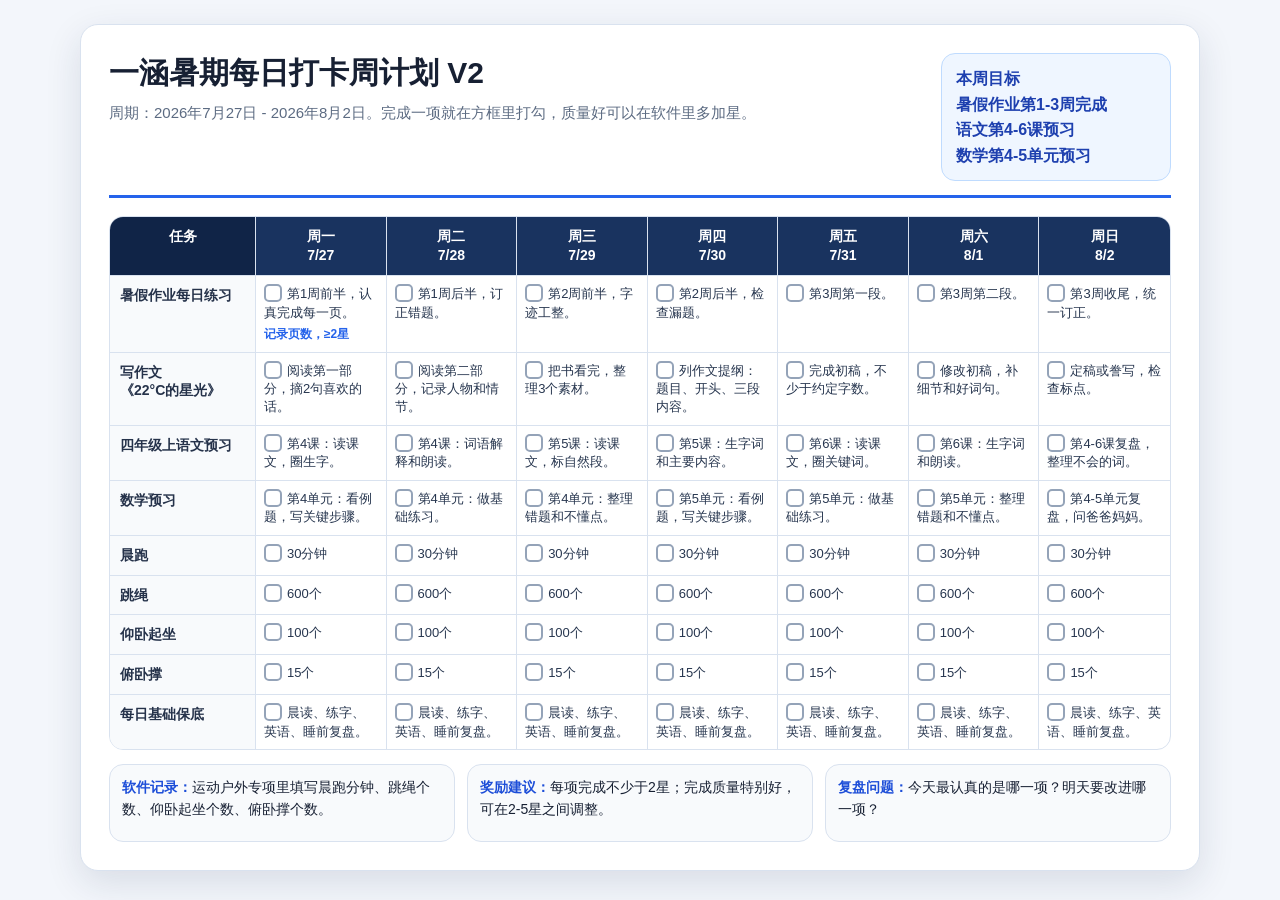
==== 暑假打卡/一涵暑期每日打卡周计划V2.html @ f1e1a2f9 "Update Yihan weekly checkins v2" ====
<!doctype html>
<html lang="zh-CN">
<head>
  <meta charset="utf-8" />
  <meta name="viewport" content="width=device-width, initial-scale=1" />
  <title>一涵暑期每日打卡周计划 V2</title>
  <style>
    * { box-sizing: border-box; }
    body {
      margin: 0;
      background: #f3f6fb;
      color: #172033;
      font-family: -apple-system, BlinkMacSystemFont, "Segoe UI", "PingFang SC", "Microsoft YaHei", sans-serif;
    }
    .page {
      width: 1120px;
      min-height: 760px;
      margin: 24px auto;
      padding: 28px;
      background: #fff;
      border: 1px solid #d9e2ef;
      border-radius: 18px;
      box-shadow: 0 12px 36px rgba(25, 40, 72, 0.12);
    }
    header {
      display: flex;
      justify-content: space-between;
      gap: 18px;
      align-items: flex-start;
      margin-bottom: 18px;
      border-bottom: 3px solid #2563eb;
      padding-bottom: 14px;
    }
    h1 {
      margin: 0 0 8px;
      font-size: 30px;
      letter-spacing: 0;
    }
    .sub {
      color: #5c6b82;
      font-size: 15px;
      line-height: 1.5;
    }
    .badge {
      min-width: 230px;
      padding: 12px 14px;
      border-radius: 14px;
      background: #eff6ff;
      border: 1px solid #bfdbfe;
      color: #1e40af;
      font-weight: 800;
      line-height: 1.6;
    }
    table {
      width: 100%;
      border-collapse: separate;
      border-spacing: 0;
      overflow: hidden;
      border: 1px solid #d9e2ef;
      border-radius: 14px;
      table-layout: fixed;
      background: #fff;
    }
    th, td {
      border-right: 1px solid #d9e2ef;
      border-bottom: 1px solid #d9e2ef;
      vertical-align: top;
    }
    th:last-child, td:last-child { border-right: 0; }
    tr:last-child td { border-bottom: 0; }
    th {
      padding: 10px 8px;
      background: #19335f;
      color: #fff;
      font-size: 14px;
      line-height: 1.35;
    }
    th.task-head {
      width: 146px;
      background: #102447;
    }
    td.task {
      padding: 10px;
      background: #f8fafc;
      font-weight: 900;
      color: #25324a;
      font-size: 14px;
      line-height: 1.35;
    }
    td.plan {
      min-height: 64px;
      padding: 8px;
      font-size: 13px;
      line-height: 1.42;
      color: #27364f;
    }
    .check {
      display: inline-block;
      width: 18px;
      height: 18px;
      margin-right: 5px;
      border: 2px solid #94a3b8;
      border-radius: 5px;
      vertical-align: -4px;
      background: #fff;
    }
    .star {
      display: inline-block;
      margin-top: 4px;
      color: #2563eb;
      font-weight: 800;
      font-size: 12px;
    }
    .note-grid {
      display: grid;
      grid-template-columns: 1fr 1fr 1fr;
      gap: 12px;
      margin-top: 14px;
    }
    .note {
      min-height: 78px;
      padding: 12px;
      border-radius: 14px;
      border: 1px solid #d9e2ef;
      background: #f8fafc;
      font-size: 14px;
      line-height: 1.55;
    }
    .note strong { color: #1d4ed8; }
    @media print {
      body { background: #fff; }
      .page {
        width: auto;
        min-height: auto;
        margin: 0;
        padding: 10mm;
        border: 0;
        border-radius: 0;
        box-shadow: none;
      }
      th, td.task, td.plan { font-size: 11px; }
      h1 { font-size: 22px; }
      .note-grid { break-inside: avoid; }
    }
  </style>
</head>
<body>
  <main class="page">
    <header>
      <div>
        <h1>一涵暑期每日打卡周计划 V2</h1>
        <div class="sub">周期：2026年7月27日 - 2026年8月2日。完成一项就在方框里打勾，质量好可以在软件里多加星。</div>
      </div>
      <div class="badge">
        本周目标<br />
        暑假作业第1-3周完成<br />
        语文第4-6课预习<br />
        数学第4-5单元预习
      </div>
    </header>

    <table>
      <thead>
        <tr>
          <th class="task-head">任务</th>
          <th>周一<br />7/27</th>
          <th>周二<br />7/28</th>
          <th>周三<br />7/29</th>
          <th>周四<br />7/30</th>
          <th>周五<br />7/31</th>
          <th>周六<br />8/1</th>
          <th>周日<br />8/2</th>
        </tr>
      </thead>
      <tbody>
        <tr>
          <td class="task">暑假作业每日练习</td>
          <td class="plan"><span class="check"></span>第1周前半，认真完成每一页。<br /><span class="star">记录页数，≥2星</span></td>
          <td class="plan"><span class="check"></span>第1周后半，订正错题。</td>
          <td class="plan"><span class="check"></span>第2周前半，字迹工整。</td>
          <td class="plan"><span class="check"></span>第2周后半，检查漏题。</td>
          <td class="plan"><span class="check"></span>第3周第一段。</td>
          <td class="plan"><span class="check"></span>第3周第二段。</td>
          <td class="plan"><span class="check"></span>第3周收尾，统一订正。</td>
        </tr>
        <tr>
          <td class="task">写作文<br />《22°C的星光》</td>
          <td class="plan"><span class="check"></span>阅读第一部分，摘2句喜欢的话。</td>
          <td class="plan"><span class="check"></span>阅读第二部分，记录人物和情节。</td>
          <td class="plan"><span class="check"></span>把书看完，整理3个素材。</td>
          <td class="plan"><span class="check"></span>列作文提纲：题目、开头、三段内容。</td>
          <td class="plan"><span class="check"></span>完成初稿，不少于约定字数。</td>
          <td class="plan"><span class="check"></span>修改初稿，补细节和好词句。</td>
          <td class="plan"><span class="check"></span>定稿或誊写，检查标点。</td>
        </tr>
        <tr>
          <td class="task">四年级上语文预习</td>
          <td class="plan"><span class="check"></span>第4课：读课文，圈生字。</td>
          <td class="plan"><span class="check"></span>第4课：词语解释和朗读。</td>
          <td class="plan"><span class="check"></span>第5课：读课文，标自然段。</td>
          <td class="plan"><span class="check"></span>第5课：生字词和主要内容。</td>
          <td class="plan"><span class="check"></span>第6课：读课文，圈关键词。</td>
          <td class="plan"><span class="check"></span>第6课：生字词和朗读。</td>
          <td class="plan"><span class="check"></span>第4-6课复盘，整理不会的词。</td>
        </tr>
        <tr>
          <td class="task">数学预习</td>
          <td class="plan"><span class="check"></span>第4单元：看例题，写关键步骤。</td>
          <td class="plan"><span class="check"></span>第4单元：做基础练习。</td>
          <td class="plan"><span class="check"></span>第4单元：整理错题和不懂点。</td>
          <td class="plan"><span class="check"></span>第5单元：看例题，写关键步骤。</td>
          <td class="plan"><span class="check"></span>第5单元：做基础练习。</td>
          <td class="plan"><span class="check"></span>第5单元：整理错题和不懂点。</td>
          <td class="plan"><span class="check"></span>第4-5单元复盘，问爸爸妈妈。</td>
        </tr>
        <tr>
          <td class="task">晨跑</td>
          <td class="plan"><span class="check"></span>30分钟</td>
          <td class="plan"><span class="check"></span>30分钟</td>
          <td class="plan"><span class="check"></span>30分钟</td>
          <td class="plan"><span class="check"></span>30分钟</td>
          <td class="plan"><span class="check"></span>30分钟</td>
          <td class="plan"><span class="check"></span>30分钟</td>
          <td class="plan"><span class="check"></span>30分钟</td>
        </tr>
        <tr>
          <td class="task">跳绳</td>
          <td class="plan"><span class="check"></span>600个</td>
          <td class="plan"><span class="check"></span>600个</td>
          <td class="plan"><span class="check"></span>600个</td>
          <td class="plan"><span class="check"></span>600个</td>
          <td class="plan"><span class="check"></span>600个</td>
          <td class="plan"><span class="check"></span>600个</td>
          <td class="plan"><span class="check"></span>600个</td>
        </tr>
        <tr>
          <td class="task">仰卧起坐</td>
          <td class="plan"><span class="check"></span>100个</td>
          <td class="plan"><span class="check"></span>100个</td>
          <td class="plan"><span class="check"></span>100个</td>
          <td class="plan"><span class="check"></span>100个</td>
          <td class="plan"><span class="check"></span>100个</td>
          <td class="plan"><span class="check"></span>100个</td>
          <td class="plan"><span class="check"></span>100个</td>
        </tr>
        <tr>
          <td class="task">俯卧撑</td>
          <td class="plan"><span class="check"></span>15个</td>
          <td class="plan"><span class="check"></span>15个</td>
          <td class="plan"><span class="check"></span>15个</td>
          <td class="plan"><span class="check"></span>15个</td>
          <td class="plan"><span class="check"></span>15个</td>
          <td class="plan"><span class="check"></span>15个</td>
          <td class="plan"><span class="check"></span>15个</td>
        </tr>
        <tr>
          <td class="task">每日基础保底</td>
          <td class="plan"><span class="check"></span>晨读、练字、英语、睡前复盘。</td>
          <td class="plan"><span class="check"></span>晨读、练字、英语、睡前复盘。</td>
          <td class="plan"><span class="check"></span>晨读、练字、英语、睡前复盘。</td>
          <td class="plan"><span class="check"></span>晨读、练字、英语、睡前复盘。</td>
          <td class="plan"><span class="check"></span>晨读、练字、英语、睡前复盘。</td>
          <td class="plan"><span class="check"></span>晨读、练字、英语、睡前复盘。</td>
          <td class="plan"><span class="check"></span>晨读、练字、英语、睡前复盘。</td>
        </tr>
      </tbody>
    </table>

    <section class="note-grid">
      <div class="note"><strong>软件记录：</strong>运动户外专项里填写晨跑分钟、跳绳个数、仰卧起坐个数、俯卧撑个数。</div>
      <div class="note"><strong>奖励建议：</strong>每项完成不少于2星；完成质量特别好，可在2-5星之间调整。</div>
      <div class="note"><strong>复盘问题：</strong>今天最认真的是哪一项？明天要改进哪一项？</div>
    </section>
  </main>
</body>
</html>
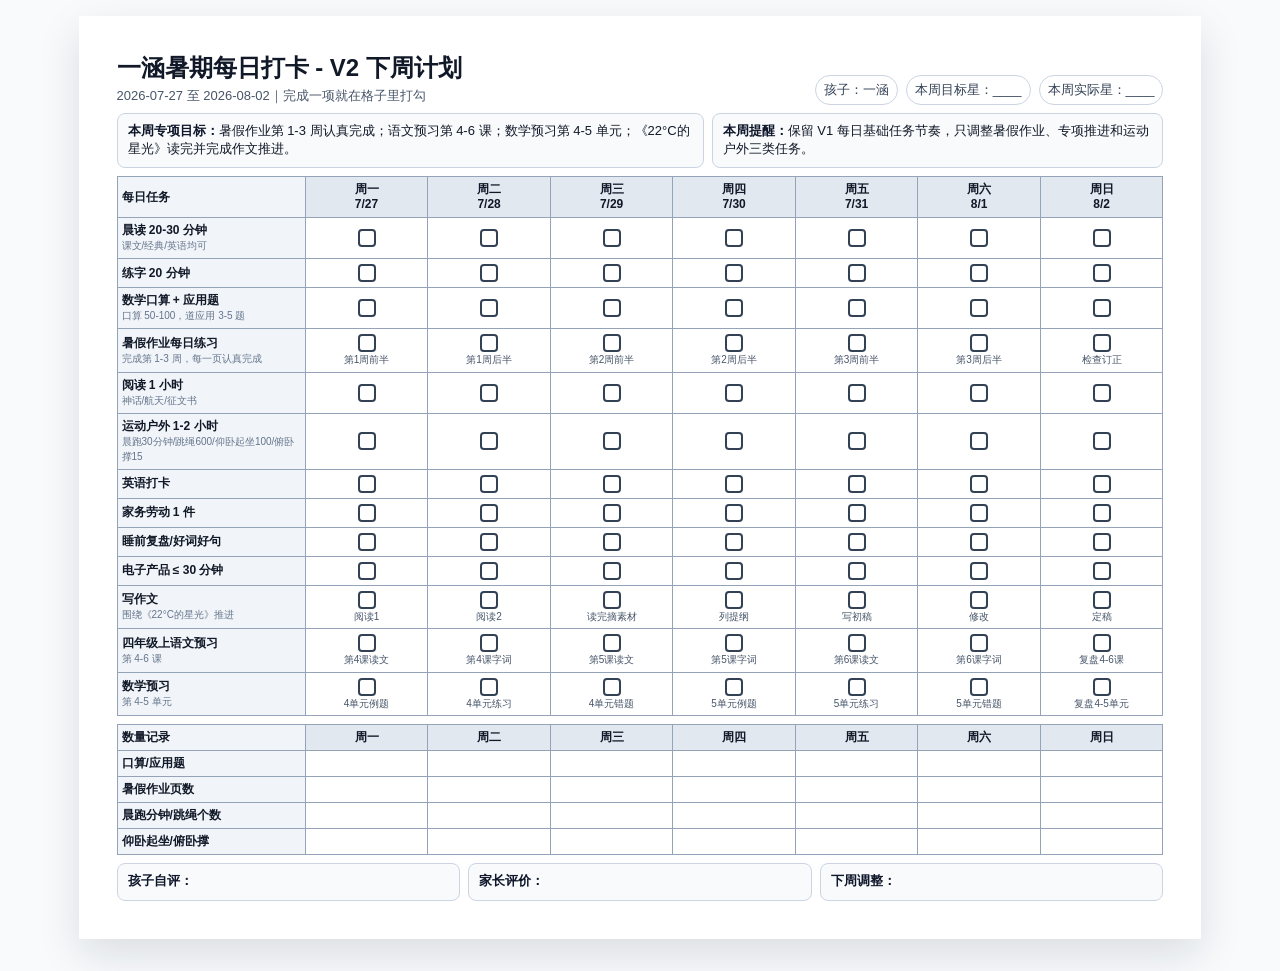
==== commit be105003: "Fix Yihan weekly plan v2 layout" ====
--- a/暑假打卡/一涵暑期每日打卡周计划V2.html
+++ b/暑假打卡/一涵暑期每日打卡周计划V2.html
@@ -1,276 +1,262 @@
 <!doctype html>
 <html lang="zh-CN">
-<head>
-  <meta charset="utf-8" />
-  <meta name="viewport" content="width=device-width, initial-scale=1" />
-  <title>一涵暑期每日打卡周计划 V2</title>
-  <style>
-    * { box-sizing: border-box; }
-    body {
-      margin: 0;
-      background: #f3f6fb;
-      color: #172033;
-      font-family: -apple-system, BlinkMacSystemFont, "Segoe UI", "PingFang SC", "Microsoft YaHei", sans-serif;
-    }
-    .page {
-      width: 1120px;
-      min-height: 760px;
-      margin: 24px auto;
-      padding: 28px;
-      background: #fff;
-      border: 1px solid #d9e2ef;
-      border-radius: 18px;
-      box-shadow: 0 12px 36px rgba(25, 40, 72, 0.12);
-    }
-    header {
-      display: flex;
-      justify-content: space-between;
-      gap: 18px;
-      align-items: flex-start;
-      margin-bottom: 18px;
-      border-bottom: 3px solid #2563eb;
-      padding-bottom: 14px;
-    }
-    h1 {
-      margin: 0 0 8px;
-      font-size: 30px;
-      letter-spacing: 0;
-    }
-    .sub {
-      color: #5c6b82;
-      font-size: 15px;
-      line-height: 1.5;
-    }
-    .badge {
-      min-width: 230px;
-      padding: 12px 14px;
-      border-radius: 14px;
-      background: #eff6ff;
-      border: 1px solid #bfdbfe;
-      color: #1e40af;
-      font-weight: 800;
-      line-height: 1.6;
-    }
-    table {
-      width: 100%;
-      border-collapse: separate;
-      border-spacing: 0;
-      overflow: hidden;
-      border: 1px solid #d9e2ef;
-      border-radius: 14px;
-      table-layout: fixed;
-      background: #fff;
-    }
-    th, td {
-      border-right: 1px solid #d9e2ef;
-      border-bottom: 1px solid #d9e2ef;
-      vertical-align: top;
-    }
-    th:last-child, td:last-child { border-right: 0; }
-    tr:last-child td { border-bottom: 0; }
-    th {
-      padding: 10px 8px;
-      background: #19335f;
-      color: #fff;
-      font-size: 14px;
-      line-height: 1.35;
-    }
-    th.task-head {
-      width: 146px;
-      background: #102447;
-    }
-    td.task {
-      padding: 10px;
-      background: #f8fafc;
-      font-weight: 900;
-      color: #25324a;
-      font-size: 14px;
-      line-height: 1.35;
-    }
-    td.plan {
-      min-height: 64px;
-      padding: 8px;
-      font-size: 13px;
-      line-height: 1.42;
-      color: #27364f;
-    }
-    .check {
-      display: inline-block;
-      width: 18px;
-      height: 18px;
-      margin-right: 5px;
-      border: 2px solid #94a3b8;
-      border-radius: 5px;
-      vertical-align: -4px;
-      background: #fff;
-    }
-    .star {
-      display: inline-block;
-      margin-top: 4px;
-      color: #2563eb;
-      font-weight: 800;
-      font-size: 12px;
-    }
-    .note-grid {
-      display: grid;
-      grid-template-columns: 1fr 1fr 1fr;
-      gap: 12px;
-      margin-top: 14px;
-    }
-    .note {
-      min-height: 78px;
-      padding: 12px;
-      border-radius: 14px;
-      border: 1px solid #d9e2ef;
-      background: #f8fafc;
-      font-size: 14px;
-      line-height: 1.55;
-    }
-    .note strong { color: #1d4ed8; }
-    @media print {
-      body { background: #fff; }
-      .page {
-        width: auto;
-        min-height: auto;
+  <head>
+    <meta charset="utf-8" />
+    <title>一涵暑期每日打卡周计划 V2</title>
+    <style>
+      @page {
+        size: A4 landscape;
+        margin: 10mm;
+      }
+
+      * {
+        box-sizing: border-box;
+      }
+
+      body {
         margin: 0;
+        color: #111827;
+        font-family: -apple-system, BlinkMacSystemFont, "Segoe UI", sans-serif;
+        background: #f8fafc;
+      }
+
+      .week {
+        min-height: 185mm;
         padding: 10mm;
-        border: 0;
-        border-radius: 0;
-        box-shadow: none;
-      }
-      th, td.task, td.plan { font-size: 11px; }
-      h1 { font-size: 22px; }
-      .note-grid { break-inside: avoid; }
-    }
-  </style>
-</head>
-<body>
-  <main class="page">
-    <header>
-      <div>
-        <h1>一涵暑期每日打卡周计划 V2</h1>
-        <div class="sub">周期：2026年7月27日 - 2026年8月2日。完成一项就在方框里打勾，质量好可以在软件里多加星。</div>
+        background: #ffffff;
+        page-break-after: always;
+      }
+
+      header {
+        display: flex;
+        align-items: end;
+        justify-content: space-between;
+        gap: 16px;
+        margin-bottom: 8px;
+      }
+
+      h1 {
+        margin: 0;
+        font-size: 24px;
+        line-height: 1.2;
+      }
+
+      .subtitle {
+        margin-top: 4px;
+        color: #475569;
+        font-size: 13px;
+      }
+
+      .meta {
+        display: grid;
+        grid-template-columns: repeat(3, auto);
+        gap: 8px;
+        color: #334155;
+        font-size: 13px;
+        white-space: nowrap;
+      }
+
+      .pill {
+        padding: 5px 8px;
+        border: 1px solid #cbd5e1;
+        border-radius: 999px;
+      }
+
+      .focus {
+        display: grid;
+        grid-template-columns: 1.3fr 1fr;
+        gap: 8px;
+        margin-bottom: 8px;
+      }
+
+      .box {
+        min-height: 36px;
+        padding: 8px 10px;
+        border: 1px solid #cbd5e1;
+        border-radius: 8px;
+        background: #f8fafc;
+        font-size: 13px;
+        line-height: 1.45;
+      }
+
+      .box strong {
+        color: #0f172a;
+      }
+
+      table {
+        width: 100%;
+        border-collapse: collapse;
+        table-layout: fixed;
+        background: #ffffff;
+      }
+
+      th,
+      td {
+        border: 1px solid #94a3b8;
+        padding: 5px 4px;
+        text-align: center;
+        vertical-align: middle;
+        font-size: 12px;
+        line-height: 1.25;
+      }
+
+      th {
+        background: #e2e8f0;
+        font-weight: 800;
+      }
+
+      .task {
+        width: 18%;
+        text-align: left;
+        font-weight: 800;
+        background: #f1f5f9;
+      }
+
+      .check {
+        display: inline-block;
+        width: 18px;
+        height: 18px;
+        border: 2px solid #334155;
+        border-radius: 4px;
+        vertical-align: middle;
+      }
+
+      .small {
+        color: #64748b;
+        font-size: 10px;
+        font-weight: 500;
+      }
+
+      .day-note {
+        display: block;
+        margin-top: 2px;
+        color: #475569;
+        font-size: 10px;
+        font-weight: 500;
+      }
+
+      .metrics {
+        margin-top: 8px;
+      }
+
+      .metrics td {
+        height: 25px;
+      }
+
+      .footer {
+        display: grid;
+        grid-template-columns: 1fr 1fr 1fr;
+        gap: 8px;
+        margin-top: 8px;
+      }
+
+      .sign {
+        min-height: 38px;
+      }
+
+      @media screen {
+        body {
+          padding: 16px;
+        }
+
+        .week {
+          width: 297mm;
+          margin: 0 auto 16px;
+          box-shadow: 0 16px 40px rgba(15, 23, 42, 0.12);
+        }
+      }
+    </style>
+  </head>
+  <body>
+    <section class="week">
+      <header>
+        <div>
+          <h1>一涵暑期每日打卡 - V2 下周计划</h1>
+          <div class="subtitle">2026-07-27 至 2026-08-02｜完成一项就在格子里打勾</div>
+        </div>
+        <div class="meta">
+          <span class="pill">孩子：一涵</span>
+          <span class="pill">本周目标星：____</span>
+          <span class="pill">本周实际星：____</span>
+        </div>
+      </header>
+      <div class="focus">
+        <div class="box"><strong>本周专项目标：</strong>暑假作业第 1-3 周认真完成；语文预习第 4-6 课；数学预习第 4-5 单元；《22°C的星光》读完并完成作文推进。</div>
+        <div class="box"><strong>本周提醒：</strong>保留 V1 每日基础任务节奏，只调整暑假作业、专项推进和运动户外三类任务。</div>
       </div>
-      <div class="badge">
-        本周目标<br />
-        暑假作业第1-3周完成<br />
-        语文第4-6课预习<br />
-        数学第4-5单元预习
+      <table>
+        <thead>
+          <tr><th class="task">每日任务</th><th>周一<br />7/27</th><th>周二<br />7/28</th><th>周三<br />7/29</th><th>周四<br />7/30</th><th>周五<br />7/31</th><th>周六<br />8/1</th><th>周日<br />8/2</th></tr>
+        </thead>
+        <tbody>
+          <tr><td class="task">晨读 20-30 分钟<br /><span class="small">课文/经典/英语均可</span></td><td><span class="check"></span></td><td><span class="check"></span></td><td><span class="check"></span></td><td><span class="check"></span></td><td><span class="check"></span></td><td><span class="check"></span></td><td><span class="check"></span></td></tr>
+          <tr><td class="task">练字 20 分钟</td><td><span class="check"></span></td><td><span class="check"></span></td><td><span class="check"></span></td><td><span class="check"></span></td><td><span class="check"></span></td><td><span class="check"></span></td><td><span class="check"></span></td></tr>
+          <tr><td class="task">数学口算 + 应用题<br /><span class="small">口算 50-100，道应用 3-5 题</span></td><td><span class="check"></span></td><td><span class="check"></span></td><td><span class="check"></span></td><td><span class="check"></span></td><td><span class="check"></span></td><td><span class="check"></span></td><td><span class="check"></span></td></tr>
+          <tr>
+            <td class="task">暑假作业每日练习<br /><span class="small">完成第 1-3 周，每一页认真完成</span></td>
+            <td><span class="check"></span><span class="day-note">第1周前半</span></td>
+            <td><span class="check"></span><span class="day-note">第1周后半</span></td>
+            <td><span class="check"></span><span class="day-note">第2周前半</span></td>
+            <td><span class="check"></span><span class="day-note">第2周后半</span></td>
+            <td><span class="check"></span><span class="day-note">第3周前半</span></td>
+            <td><span class="check"></span><span class="day-note">第3周后半</span></td>
+            <td><span class="check"></span><span class="day-note">检查订正</span></td>
+          </tr>
+          <tr><td class="task">阅读 1 小时<br /><span class="small">神话/航天/征文书</span></td><td><span class="check"></span></td><td><span class="check"></span></td><td><span class="check"></span></td><td><span class="check"></span></td><td><span class="check"></span></td><td><span class="check"></span></td><td><span class="check"></span></td></tr>
+          <tr>
+            <td class="task">运动户外 1-2 小时<br /><span class="small">晨跑30分钟/跳绳600/仰卧起坐100/俯卧撑15</span></td>
+            <td><span class="check"></span></td><td><span class="check"></span></td><td><span class="check"></span></td><td><span class="check"></span></td><td><span class="check"></span></td><td><span class="check"></span></td><td><span class="check"></span></td>
+          </tr>
+          <tr><td class="task">英语打卡</td><td><span class="check"></span></td><td><span class="check"></span></td><td><span class="check"></span></td><td><span class="check"></span></td><td><span class="check"></span></td><td><span class="check"></span></td><td><span class="check"></span></td></tr>
+          <tr><td class="task">家务劳动 1 件</td><td><span class="check"></span></td><td><span class="check"></span></td><td><span class="check"></span></td><td><span class="check"></span></td><td><span class="check"></span></td><td><span class="check"></span></td><td><span class="check"></span></td></tr>
+          <tr><td class="task">睡前复盘/好词好句</td><td><span class="check"></span></td><td><span class="check"></span></td><td><span class="check"></span></td><td><span class="check"></span></td><td><span class="check"></span></td><td><span class="check"></span></td><td><span class="check"></span></td></tr>
+          <tr><td class="task">电子产品 ≤ 30 分钟</td><td><span class="check"></span></td><td><span class="check"></span></td><td><span class="check"></span></td><td><span class="check"></span></td><td><span class="check"></span></td><td><span class="check"></span></td><td><span class="check"></span></td></tr>
+          <tr>
+            <td class="task">写作文<br /><span class="small">围绕《22°C的星光》推进</span></td>
+            <td><span class="check"></span><span class="day-note">阅读1</span></td>
+            <td><span class="check"></span><span class="day-note">阅读2</span></td>
+            <td><span class="check"></span><span class="day-note">读完摘素材</span></td>
+            <td><span class="check"></span><span class="day-note">列提纲</span></td>
+            <td><span class="check"></span><span class="day-note">写初稿</span></td>
+            <td><span class="check"></span><span class="day-note">修改</span></td>
+            <td><span class="check"></span><span class="day-note">定稿</span></td>
+          </tr>
+          <tr>
+            <td class="task">四年级上语文预习<br /><span class="small">第 4-6 课</span></td>
+            <td><span class="check"></span><span class="day-note">第4课读文</span></td>
+            <td><span class="check"></span><span class="day-note">第4课字词</span></td>
+            <td><span class="check"></span><span class="day-note">第5课读文</span></td>
+            <td><span class="check"></span><span class="day-note">第5课字词</span></td>
+            <td><span class="check"></span><span class="day-note">第6课读文</span></td>
+            <td><span class="check"></span><span class="day-note">第6课字词</span></td>
+            <td><span class="check"></span><span class="day-note">复盘4-6课</span></td>
+          </tr>
+          <tr>
+            <td class="task">数学预习<br /><span class="small">第 4-5 单元</span></td>
+            <td><span class="check"></span><span class="day-note">4单元例题</span></td>
+            <td><span class="check"></span><span class="day-note">4单元练习</span></td>
+            <td><span class="check"></span><span class="day-note">4单元错题</span></td>
+            <td><span class="check"></span><span class="day-note">5单元例题</span></td>
+            <td><span class="check"></span><span class="day-note">5单元练习</span></td>
+            <td><span class="check"></span><span class="day-note">5单元错题</span></td>
+            <td><span class="check"></span><span class="day-note">复盘4-5单元</span></td>
+          </tr>
+        </tbody>
+      </table>
+      <table class="metrics">
+        <tbody>
+          <tr><th class="task">数量记录</th><th>周一</th><th>周二</th><th>周三</th><th>周四</th><th>周五</th><th>周六</th><th>周日</th></tr>
+          <tr><td class="task">口算/应用题</td><td></td><td></td><td></td><td></td><td></td><td></td><td></td></tr>
+          <tr><td class="task">暑假作业页数</td><td></td><td></td><td></td><td></td><td></td><td></td><td></td></tr>
+          <tr><td class="task">晨跑分钟/跳绳个数</td><td></td><td></td><td></td><td></td><td></td><td></td><td></td></tr>
+          <tr><td class="task">仰卧起坐/俯卧撑</td><td></td><td></td><td></td><td></td><td></td><td></td><td></td></tr>
+        </tbody>
+      </table>
+      <div class="footer">
+        <div class="box sign"><strong>孩子自评：</strong></div>
+        <div class="box sign"><strong>家长评价：</strong></div>
+        <div class="box sign"><strong>下周调整：</strong></div>
       </div>
-    </header>
-
-    <table>
-      <thead>
-        <tr>
-          <th class="task-head">任务</th>
-          <th>周一<br />7/27</th>
-          <th>周二<br />7/28</th>
-          <th>周三<br />7/29</th>
-          <th>周四<br />7/30</th>
-          <th>周五<br />7/31</th>
-          <th>周六<br />8/1</th>
-          <th>周日<br />8/2</th>
-        </tr>
-      </thead>
-      <tbody>
-        <tr>
-          <td class="task">暑假作业每日练习</td>
-          <td class="plan"><span class="check"></span>第1周前半，认真完成每一页。<br /><span class="star">记录页数，≥2星</span></td>
-          <td class="plan"><span class="check"></span>第1周后半，订正错题。</td>
-          <td class="plan"><span class="check"></span>第2周前半，字迹工整。</td>
-          <td class="plan"><span class="check"></span>第2周后半，检查漏题。</td>
-          <td class="plan"><span class="check"></span>第3周第一段。</td>
-          <td class="plan"><span class="check"></span>第3周第二段。</td>
-          <td class="plan"><span class="check"></span>第3周收尾，统一订正。</td>
-        </tr>
-        <tr>
-          <td class="task">写作文<br />《22°C的星光》</td>
-          <td class="plan"><span class="check"></span>阅读第一部分，摘2句喜欢的话。</td>
-          <td class="plan"><span class="check"></span>阅读第二部分，记录人物和情节。</td>
-          <td class="plan"><span class="check"></span>把书看完，整理3个素材。</td>
-          <td class="plan"><span class="check"></span>列作文提纲：题目、开头、三段内容。</td>
-          <td class="plan"><span class="check"></span>完成初稿，不少于约定字数。</td>
-          <td class="plan"><span class="check"></span>修改初稿，补细节和好词句。</td>
-          <td class="plan"><span class="check"></span>定稿或誊写，检查标点。</td>
-        </tr>
-        <tr>
-          <td class="task">四年级上语文预习</td>
-          <td class="plan"><span class="check"></span>第4课：读课文，圈生字。</td>
-          <td class="plan"><span class="check"></span>第4课：词语解释和朗读。</td>
-          <td class="plan"><span class="check"></span>第5课：读课文，标自然段。</td>
-          <td class="plan"><span class="check"></span>第5课：生字词和主要内容。</td>
-          <td class="plan"><span class="check"></span>第6课：读课文，圈关键词。</td>
-          <td class="plan"><span class="check"></span>第6课：生字词和朗读。</td>
-          <td class="plan"><span class="check"></span>第4-6课复盘，整理不会的词。</td>
-        </tr>
-        <tr>
-          <td class="task">数学预习</td>
-          <td class="plan"><span class="check"></span>第4单元：看例题，写关键步骤。</td>
-          <td class="plan"><span class="check"></span>第4单元：做基础练习。</td>
-          <td class="plan"><span class="check"></span>第4单元：整理错题和不懂点。</td>
-          <td class="plan"><span class="check"></span>第5单元：看例题，写关键步骤。</td>
-          <td class="plan"><span class="check"></span>第5单元：做基础练习。</td>
-          <td class="plan"><span class="check"></span>第5单元：整理错题和不懂点。</td>
-          <td class="plan"><span class="check"></span>第4-5单元复盘，问爸爸妈妈。</td>
-        </tr>
-        <tr>
-          <td class="task">晨跑</td>
-          <td class="plan"><span class="check"></span>30分钟</td>
-          <td class="plan"><span class="check"></span>30分钟</td>
-          <td class="plan"><span class="check"></span>30分钟</td>
-          <td class="plan"><span class="check"></span>30分钟</td>
-          <td class="plan"><span class="check"></span>30分钟</td>
-          <td class="plan"><span class="check"></span>30分钟</td>
-          <td class="plan"><span class="check"></span>30分钟</td>
-        </tr>
-        <tr>
-          <td class="task">跳绳</td>
-          <td class="plan"><span class="check"></span>600个</td>
-          <td class="plan"><span class="check"></span>600个</td>
-          <td class="plan"><span class="check"></span>600个</td>
-          <td class="plan"><span class="check"></span>600个</td>
-          <td class="plan"><span class="check"></span>600个</td>
-          <td class="plan"><span class="check"></span>600个</td>
-          <td class="plan"><span class="check"></span>600个</td>
-        </tr>
-        <tr>
-          <td class="task">仰卧起坐</td>
-          <td class="plan"><span class="check"></span>100个</td>
-          <td class="plan"><span class="check"></span>100个</td>
-          <td class="plan"><span class="check"></span>100个</td>
-          <td class="plan"><span class="check"></span>100个</td>
-          <td class="plan"><span class="check"></span>100个</td>
-          <td class="plan"><span class="check"></span>100个</td>
-          <td class="plan"><span class="check"></span>100个</td>
-        </tr>
-        <tr>
-          <td class="task">俯卧撑</td>
-          <td class="plan"><span class="check"></span>15个</td>
-          <td class="plan"><span class="check"></span>15个</td>
-          <td class="plan"><span class="check"></span>15个</td>
-          <td class="plan"><span class="check"></span>15个</td>
-          <td class="plan"><span class="check"></span>15个</td>
-          <td class="plan"><span class="check"></span>15个</td>
-          <td class="plan"><span class="check"></span>15个</td>
-        </tr>
-        <tr>
-          <td class="task">每日基础保底</td>
-          <td class="plan"><span class="check"></span>晨读、练字、英语、睡前复盘。</td>
-          <td class="plan"><span class="check"></span>晨读、练字、英语、睡前复盘。</td>
-          <td class="plan"><span class="check"></span>晨读、练字、英语、睡前复盘。</td>
-          <td class="plan"><span class="check"></span>晨读、练字、英语、睡前复盘。</td>
-          <td class="plan"><span class="check"></span>晨读、练字、英语、睡前复盘。</td>
-          <td class="plan"><span class="check"></span>晨读、练字、英语、睡前复盘。</td>
-          <td class="plan"><span class="check"></span>晨读、练字、英语、睡前复盘。</td>
-        </tr>
-      </tbody>
-    </table>
-
-    <section class="note-grid">
-      <div class="note"><strong>软件记录：</strong>运动户外专项里填写晨跑分钟、跳绳个数、仰卧起坐个数、俯卧撑个数。</div>
-      <div class="note"><strong>奖励建议：</strong>每项完成不少于2星；完成质量特别好，可在2-5星之间调整。</div>
-      <div class="note"><strong>复盘问题：</strong>今天最认真的是哪一项？明天要改进哪一项？</div>
     </section>
-  </main>
-</body>
+  </body>
 </html>
